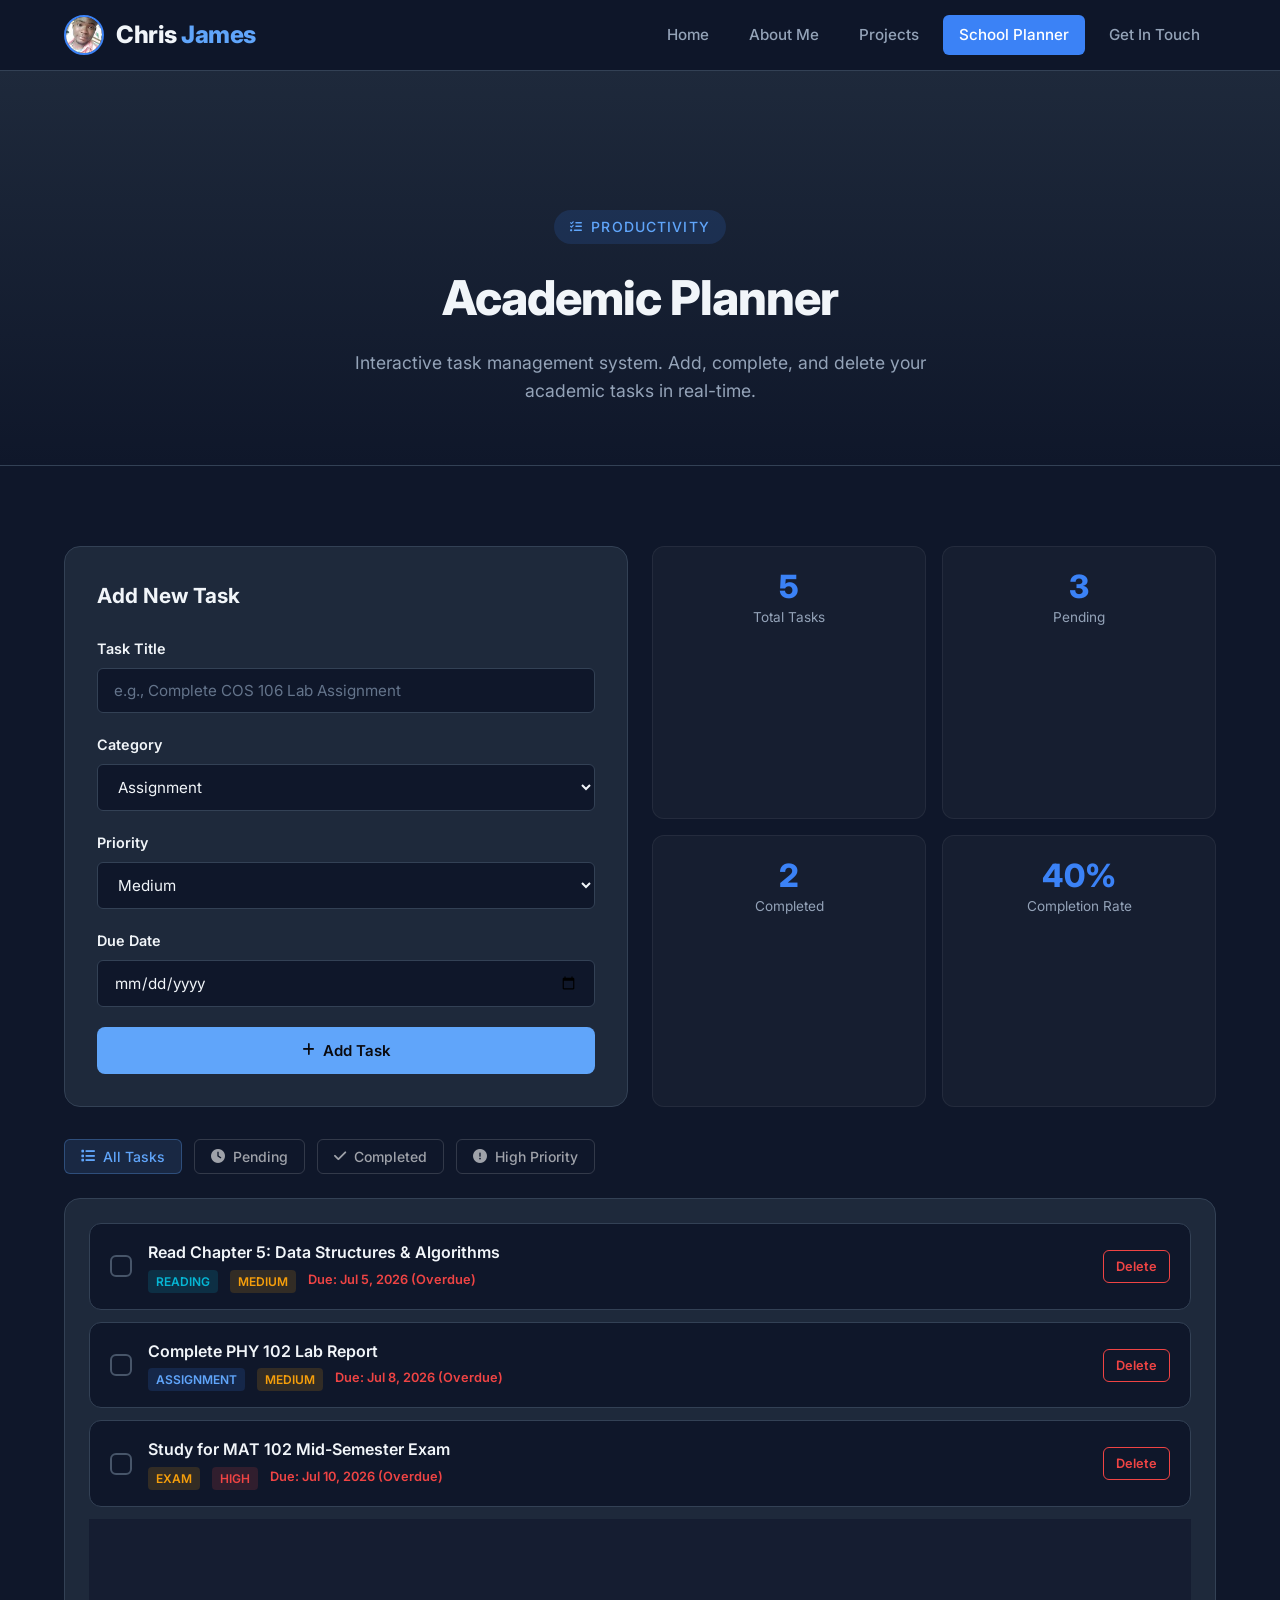
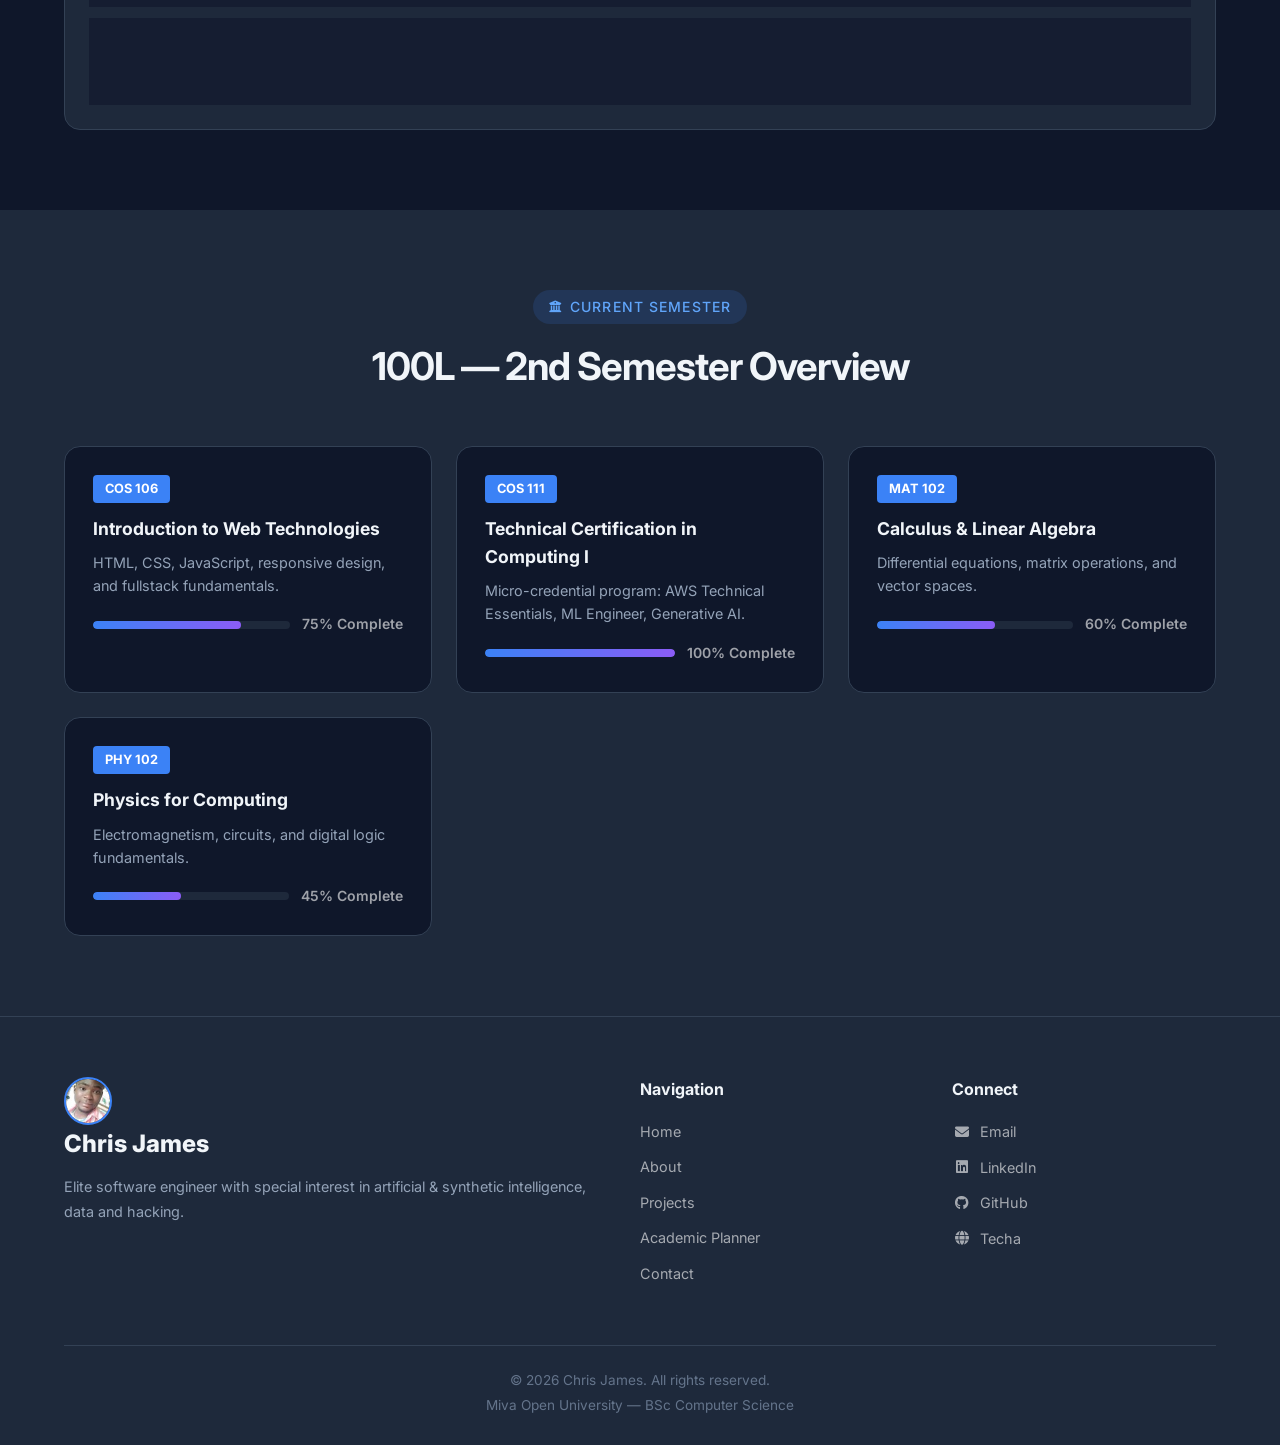
==== academic.html @ 39017139 "improved the contacts and performance page" ====
<!DOCTYPE html>
<html lang="en">
<head>
    <meta charset="UTF-8">
    <meta name="viewport" content="width=device-width, initial-scale=1.0">
    <meta name="description" content="Interactive Academic Planner - manage tasks, track progress, and organize your academic life.">
    <title>Academic Planner &bull; Christopher James</title>
    <link rel="icon" href="assets/images/me/edidem.webp">
    <link rel="stylesheet" href="assets/css/style.css">
    <link rel="preconnect" href="https://fonts.googleapis.com">
    <link href="https://fonts.googleapis.com/css2?family=Inter:wght@300;400;500;600;700;800&display=swap" rel="stylesheet">
    <link rel="stylesheet" href="https://cdnjs.cloudflare.com/ajax/libs/font-awesome/6.5.1/css/all.min.css">
    <style>
        .welcome-icon, .aspiration-icon, .hobby-icon, .empty-icon {
            width: 56px; height: 56px; border-radius: 12px;
            background: linear-gradient(135deg, rgba(96,165,250,0.15), rgba(96,165,250,0.05));
            border: 1px solid rgba(96,165,250,0.2);
            display: flex; align-items: center; justify-content: center;
            font-size: 1.5rem; color: #60a5fa; margin-bottom: 1.25rem;
            transition: all 0.3s ease;
        }
        .hobby-card:hover .hobby-icon, .empty-state:hover .empty-icon {
            background: linear-gradient(135deg, rgba(96,165,250,0.25), rgba(96,165,250,0.1));
            transform: translateY(-2px);
            box-shadow: 0 8px 24px rgba(96,165,250,0.15);
        }
        .section-tag {
            display: inline-flex; align-items: center; gap: 0.5rem;
            font-size: 0.875rem; font-weight: 500; color: #60a5fa;
            text-transform: uppercase; letter-spacing: 0.08em;
            margin-bottom: 0.75rem;
        }
        .section-tag i { font-size: 0.75rem; }
        .page-tag {
            display: inline-flex; align-items: center; gap: 0.5rem;
            font-size: 0.875rem; font-weight: 500; color: #60a5fa;
            text-transform: uppercase; letter-spacing: 0.08em;
        }
        .page-tag i { font-size: 0.75rem; }
        .btn {
            display: inline-flex; align-items: center; gap: 0.5rem;
            padding: 0.875rem 1.75rem; border-radius: 8px;
            font-weight: 600; font-size: 0.9375rem;
            text-decoration: none; transition: all 0.25s ease;
            cursor: pointer; border: none;
        }
        .btn i {
            font-size: 0.875rem; transition: transform 0.2s ease;
        }
        .btn:hover i { transform: translateX(3px); }
        .btn-primary {
            background: #60a5fa; color: #0a0a0f;
        }
        .btn-primary:hover {
            background: #3b82f6; transform: translateY(-1px);
            box-shadow: 0 8px 24px rgba(96,165,250,0.25);
        }
        .btn-full { width: 100%; justify-content: center; }
        .footer-links a {
            display: inline-flex; align-items: center; gap: 0.5rem;
            color: rgba(255,255,255,0.6); text-decoration: none;
            transition: color 0.2s ease;
        }
        .footer-links a:hover { color: #60a5fa; }
        .footer-links a i { font-size: 0.875rem; width: 1.25rem; text-align: center; }
        .filter-btn {
            display: inline-flex; align-items: center; gap: 0.5rem;
            padding: 0.5rem 1rem; border-radius: 6px;
            font-weight: 500; font-size: 0.875rem;
            background: transparent; color: rgba(255,255,255,0.6);
            border: 1px solid rgba(255,255,255,0.15);
            cursor: pointer; transition: all 0.2s ease;
        }
        .filter-btn:hover, .filter-btn.active {
            background: rgba(96,165,250,0.12); color: #60a5fa;
            border-color: rgba(96,165,250,0.3);
        }
        .stat-card {
            text-align: center; padding: 1.5rem;
            border-radius: 12px;
            background: rgba(255,255,255,0.03);
            border: 1px solid rgba(255,255,255,0.06);
        }
        .stat-number {
            font-size: 2rem; font-weight: 800; color: #60a5fa;
            line-height: 1; display: block;
        }
        .stat-label {
            font-size: 0.875rem; color: rgba(255,255,255,0.6);
            margin-top: 0.5rem; display: block;
        }
        .course-progress span {
            display: inline-flex; align-items: center; gap: 0.35rem;
            font-size: 0.875rem; color: rgba(255,255,255,0.6);
        }
    </style>
<base target="_blank">
</head>
<body>
    <!-- Navigation -->
    <nav class="navbar" id="navbar">
        <div class="nav-container">
            <a href="index.html" class="nav-brand">
                <img src="assets/images/avatar-nav.jpg" alt="Christopher James" class="nav-avatar">
                <span class="nav-logo">Chris <span style="color: #60a5fa;">James</span></span>
            </a>
            <button class="nav-toggle" id="navToggle" aria-label="Toggle navigation">
                <span class="hamburger"></span>
                <span class="hamburger"></span>
                <span class="hamburger"></span>
            </button>
            <ul class="nav-menu" id="navMenu">
                <li><a href="index.html" class="nav-link">Home</a></li>
                <li><a href="about.html" class="nav-link">About Me</a></li>
                <li><a href="projects.html" class="nav-link">Projects</a></li>
                <li><a href="academic.html" class="nav-link active">School Planner</a></li>
                <li><a href="contact.html" class="nav-link">Get In Touch</a></li>
            </ul>
        </div>
    </nav>

    <main class="page-content">
        <section class="page-header">
            <div class="container">
                <span class="page-tag"><i class="fas fa-tasks"></i> Productivity</span>
                <h1 class="page-title">Academic Planner</h1>
                <p class="page-desc">Interactive task management system. Add, complete, and delete your academic tasks in real-time.</p>
            </div>
        </section>

        <section class="section">
            <div class="container">
                <div class="planner-layout">
                    <!-- Task Input -->
                    <div class="planner-input-card">
                        <h2>Add New Task</h2>
                        <form id="taskForm" class="task-form">
                            <div class="form-group">
                                <label for="taskTitle">Task Title</label>
                                <input type="text" id="taskTitle" placeholder="e.g., Complete COS 106 Lab Assignment" required>
                            </div>
                            <div class="form-group">
                                <label for="taskCategory">Category</label>
                                <select id="taskCategory">
                                    <option value="assignment">Assignment</option>
                                    <option value="exam">Exam Preparation</option>
                                    <option value="project">Project Work</option>
                                    <option value="reading">Reading & Research</option>
                                    <option value="certification">Certification</option>
                                    <option value="other">Other</option>
                                </select>
                            </div>
                            <div class="form-group">
                                <label for="taskPriority">Priority</label>
                                <select id="taskPriority">
                                    <option value="high">High</option>
                                    <option value="medium" selected>Medium</option>
                                    <option value="low">Low</option>
                                </select>
                            </div>
                            <div class="form-group">
                                <label for="taskDue">Due Date</label>
                                <input type="date" id="taskDue" required>
                            </div>
                            <button type="submit" class="btn btn-primary btn-full"><i class="fas fa-plus"></i> Add Task</button>
                        </form>
                    </div>

                    <!-- Task Stats -->
                    <div class="planner-stats">
                        <div class="stat-card">
                            <span class="stat-number" id="totalTasks">0</span>
                            <span class="stat-label">Total Tasks</span>
                        </div>
                        <div class="stat-card">
                            <span class="stat-number" id="pendingTasks">0</span>
                            <span class="stat-label">Pending</span>
                        </div>
                        <div class="stat-card">
                            <span class="stat-number" id="completedTasks">0</span>
                            <span class="stat-label">Completed</span>
                        </div>
                        <div class="stat-card">
                            <span class="stat-number" id="completionRate">0%</span>
                            <span class="stat-label">Completion Rate</span>
                        </div>
                    </div>
                </div>

                <!-- Filter Tabs -->
                <div class="planner-filters">
                    <button class="filter-btn active" data-filter="all"><i class="fas fa-list"></i> All Tasks</button>
                    <button class="filter-btn" data-filter="pending"><i class="fas fa-clock"></i> Pending</button>
                    <button class="filter-btn" data-filter="completed"><i class="fas fa-check"></i> Completed</button>
                    <button class="filter-btn" data-filter="high"><i class="fas fa-exclamation-circle"></i> High Priority</button>
                </div>

                <!-- Task List -->
                <div class="task-list-container">
                    <div id="taskList" class="task-list">
                        <!-- Tasks rendered by JavaScript -->
                    </div>
                    <div id="emptyState" class="empty-state">
                        <div class="empty-icon"><i class="fas fa-clipboard-list"></i></div>
                        <h3>No tasks yet</h3>
                        <p>Add your first academic task above to get started.</p>
                    </div>
                </div>
            </div>
        </section>

        <!-- Sample Data Section -->
        <section class="section section-alt">
            <div class="container">
                <div class="section-header">
                    <span class="section-tag"><i class="fas fa-university"></i> Current Semester</span>
                    <h2 class="section-title">100L — 2nd Semester Overview</h2>
                </div>
                <div class="semester-grid">
                    <div class="course-card">
                        <div class="course-code">COS 106</div>
                        <h3>Introduction to Web Technologies</h3>
                        <p>HTML, CSS, JavaScript, responsive design, and fullstack fundamentals.</p>
                        <div class="course-progress">
                            <div class="progress-bar">
                                <div class="progress-fill" style="width: 75%"></div>
                            </div>
                            <span>75% Complete</span>
                        </div>
                    </div>
                    <div class="course-card">
                        <div class="course-code">COS 111</div>
                        <h3>Technical Certification in Computing I</h3>
                        <p>Micro-credential program: AWS Technical Essentials, ML Engineer, Generative AI.</p>
                        <div class="course-progress">
                            <div class="progress-bar">
                                <div class="progress-fill" style="width: 100%"></div>
                            </div>
                            <span>100% Complete</span>
                        </div>
                    </div>
                    <div class="course-card">
                        <div class="course-code">MAT 102</div>
                        <h3>Calculus & Linear Algebra</h3>
                        <p>Differential equations, matrix operations, and vector spaces.</p>
                        <div class="course-progress">
                            <div class="progress-bar">
                                <div class="progress-fill" style="width: 60%"></div>
                            </div>
                            <span>60% Complete</span>
                        </div>
                    </div>
                    <div class="course-card">
                        <div class="course-code">PHY 102</div>
                        <h3>Physics for Computing</h3>
                        <p>Electromagnetism, circuits, and digital logic fundamentals.</p>
                        <div class="course-progress">
                            <div class="progress-bar">
                                <div class="progress-fill" style="width: 45%"></div>
                            </div>
                            <span>45% Complete</span>
                        </div>
                    </div>
                </div>
            </div>
        </section>
    </main>

        <!-- Footer -->
    <footer class="footer">
        <div class="container">
            <div class="footer-grid">
                <div class="footer-brand">
                    <a href="index.html" class="footer-logo-link">
                        <div class="footer-avatar-wrapper">
                            <img src="assets/images/avatar-nav.jpg" alt="Christopher James" class="footer-avatar">
                        </div>
                        <div class="footer-logo-text"> 
                            <span class="footer-logo">Chris James</span>
                        </div>
                    </a>
                    <p>Elite software engineer with special interest in artificial & synthetic intelligence, data and hacking.</p>
                </div>
                <div class="footer-links">
                    <h4>Navigation</h4>
                    <ul>
                        <li><a href="index.html">Home</a></li>
                        <li><a href="about.html">About</a></li>
                        <li><a href="projects.html">Projects</a></li>
                        <li><a href="academic.html">Academic Planner</a></li>
                        <li><a href="contact.html">Contact</a></li>
                    </ul>
                </div>
                <div class="footer-links">
                    <h4>Connect</h4>
                    <ul>
                        <li><a href="mailto:chrisjsmez@gmail.com"><i class="fas fa-envelope"></i> Email</a></li>
                        <li><a href="https://www.linkedin.com/in/chrisjsm/" target="_blank"><i class="fab fa-linkedin"></i> LinkedIn</a></li>
                        <li><a href="https://github.com/russiantech" target="_blank"><i class="fab fa-github"></i> GitHub</a></li>
                        <li><a href="https://techa.salesnet.ng" target="_blank"><i class="fas fa-globe"></i> Techa</a></li>
                    </ul>
                </div>
            </div>
            <div class="footer-bottom">
                <p>&copy; 2026 Chris James. All rights reserved.</p>
                <p>Miva Open University — BSc Computer Science</p>
            </div>
        </div>
    </footer>

    <script src="assets/js/main.js"></script>
    <script src="assets/js/planner.js"></script>
</body>
</html>
---- assets/css/style.css ----
/* ============================================
   CHRISTOPHER JAMES PORTFOLIO
   COS 106 - Introduction to Web Technologies
   Miva Open University
   ============================================ */

/* CSS Variables */
/*
:root {
    --primary: #5826ee;
    --primary-dark: #3f1bb3;
    --primary-light: #60a5fa;
    --secondary: #8b5cf6;
    --accent: #06b6d4;
    --success: #10b981;
    --warning: #f59e0b;
    --danger: #ef4444;

    --bg-dark: #0f172a;
    --bg-card: #1e293b;
    --bg-card-hover: #334155;
    --bg-input: #0f172a;

    --text-primary: #f1f5f9;
    --text-secondary: #94a3b8;
    --text-muted: #64748b;
    --text-inverse: #0f172a;

    --border: #334155;
    --border-light: #475569;

    --shadow-sm: 0 1px 2px rgba(0,0,0,0.3);
    --shadow: 0 4px 6px -1px rgba(0,0,0,0.4);
    --shadow-lg: 0 10px 15px -3px rgba(0,0,0,0.5);
    --shadow-glow: 0 0 20px rgba(59,130,246,0.3);

    --radius-sm: 6px;
    --radius: 12px;
    --radius-lg: 16px;
    --radius-xl: 24px;

    --transition: all 0.3s cubic-bezier(0.4, 0, 0.2, 1);
    --transition-slow: all 0.5s cubic-bezier(0.4, 0, 0.2, 1);
}
*/

/* v2 */

/* CSS Variables */
:root {
    --primary: #3b82f6;
    --primary-dark: #2563eb;
    --primary-light: #60a5fa;
    --secondary: #8b5cf6;
    --accent: #06b6d4;
    --success: #10b981;
    --warning: #f59e0b;
    --danger: #ef4444;

    --bg-dark: #0f172a;
    --bg-card: #1e293b;
    --bg-card-hover: #334155;
    --bg-input: #0f172a;

    --text-primary: #f1f5f9;
    --text-secondary: #94a3b8;
    --text-muted: #64748b;
    --text-inverse: #0f172a;

    --border: #334155;
    --border-light: #475569;

    --shadow-sm: 0 1px 2px rgba(0,0,0,0.3);
    --shadow: 0 4px 6px -1px rgba(0,0,0,0.4);
    --shadow-lg: 0 10px 15px -3px rgba(0,0,0,0.5);
    --shadow-glow: 0 0 20px rgba(59,130,246,0.3);

    --radius-sm: 6px;
    --radius: 12px;
    --radius-lg: 16px;
    --radius-xl: 24px;

    --transition: all 0.3s cubic-bezier(0.4, 0, 0.2, 1);
    --transition-slow: all 0.5s cubic-bezier(0.4, 0, 0.2, 1);
}

/* Reset & Base */
*, *::before, *::after {
    margin: 0;
    padding: 0;
    box-sizing: border-box;
}

html {
    scroll-behavior: smooth;
    font-size: 16px;
}

body {
    font-family: 'Inter', -apple-system, BlinkMacSystemFont, 'Segoe UI', Roboto, sans-serif;
    background-color: var(--bg-dark);
    color: var(--text-primary);
    line-height: 1.6;
    overflow-x: hidden;
    -webkit-font-smoothing: antialiased;
}

a {
    color: var(--primary-light);
    text-decoration: none;
    transition: var(--transition);
}

a:hover {
    color: var(--primary);
}

img {
    max-width: 100%;
    height: auto;
    display: block;
}

/* Container */
.container {
    max-width: 1200px;
    margin: 0 auto;
    padding: 0 24px;
}

/* ============================================
   NAVIGATION
   ============================================ */
.navbar {
    position: fixed;
    top: 0;
    left: 0;
    right: 0;
    z-index: 1000;
    background: rgba(15, 23, 42, 0.85);
    backdrop-filter: blur(20px);
    -webkit-backdrop-filter: blur(20px);
    border-bottom: 1px solid var(--border);
    transition: var(--transition);
}

.nav-container {
    max-width: 1200px;
    margin: 0 auto;
    padding: 0 24px;
    display: flex;
    align-items: center;
    justify-content: space-between;
    height: 70px;
}

.nav-logo {
    font-size: 1.5rem;
    font-weight: 800;
    color: var(--text-primary);
    letter-spacing: -0.5px;

    
}

.nav-brand { display: flex; align-items: center; gap: 12px; }
.nav-avatar { width: 40px; height: 40px; border-radius: 50%; border: 2px solid var(--primary); object-fit: cover; }


.logo-bracket {
    color: var(--primary);
}

.nav-menu {
    display: flex;
    list-style: none;
    gap: 8px;
}

.nav-link {
    display: block;
    padding: 8px 16px;
    border-radius: var(--radius-sm);
    color: var(--text-secondary);
    font-weight: 500;
    font-size: 0.95rem;
    transition: var(--transition);
}

.nav-link:hover,
.nav-link.active {
    color: var(--text-primary);
    background: var(--bg-card);
}

.nav-link.active {
    background: var(--primary);
    color: white;
}

/* Mobile Toggle */
.nav-toggle {
    display: none;
    flex-direction: column;
    gap: 5px;
    background: none;
    border: none;
    cursor: pointer;
    padding: 8px;
}

.hamburger {
    display: block;
    width: 24px;
    height: 2px;
    background: var(--text-primary);
    border-radius: 2px;
    transition: var(--transition);
}

/* ============================================
   HERO SECTION
   ============================================ */
.hero {
    position: relative;
    min-height: 100vh;
    display: flex;
    flex-direction: column;
    align-items: center;
    justify-content: center;
    text-align: center;
    padding: 120px 24px 80px;
    overflow: hidden;
}

.hero-bg {
    position: absolute;
    inset: 0;
    z-index: 0;
}

.hero-bg-img {
    width: 100%;
    height: 100%;
    object-fit: cover;
    opacity: 0.3;
}

.hero-overlay {
    position: absolute;
    inset: 0;
    background: linear-gradient(180deg, rgba(15,23,42,0.6) 0%, var(--bg-dark) 100%);
}

.hero-content {
    position: relative;
    z-index: 1;
    max-width: 800px;
}

.hero-avatar {
    margin-bottom: 24px;
}

.avatar-img {
    width: 160px;
    height: 160px;
    border-radius: 50%;
    border: 3px solid var(--primary);
    box-shadow: var(--shadow-glow);
    margin: 0 auto;
    object-fit: cover;
}

.hero-title {
    font-size: clamp(2.5rem, 5vw, 4rem);
    font-weight: 800;
    letter-spacing: -2px;
    margin-bottom: 12px;
    background: linear-gradient(135deg, var(--text-primary) 0%, var(--primary-light) 100%);
    -webkit-background-clip: text;
    -webkit-text-fill-color: transparent;
    background-clip: text;
}

.hero-subtitle {
    font-size: 1.1rem;
    color: var(--text-secondary);
    margin-bottom: 8px;
    font-weight: 500;
}

.hero-tagline {
    font-size: 1rem;
    color: var(--primary-light);
    margin-bottom: 32px;
    font-weight: 500;
}

.hero-cta {
    display: flex;
    gap: 16px;
    justify-content: center;
    margin-bottom: 48px;
    flex-wrap: wrap;
}

.hero-stats {
    display: flex;
    justify-content: center;
    gap: 48px;
    flex-wrap: wrap;
}

.stat {
    text-align: center;
}

.stat-number {
    display: block;
    font-size: 2.5rem;
    font-weight: 800;
    color: var(--primary);
    line-height: 1;
}

.stat-label {
    font-size: 0.85rem;
    color: var(--text-secondary);
    margin-top: 4px;
}

.scroll-indicator {
    position: absolute;
    bottom: 32px;
    left: 50%;
    transform: translateX(-50%);
    animation: bounce 2s infinite;
}

.scroll-arrow {
    font-size: 1.5rem;
    color: var(--text-muted);
}

@keyframes bounce {
    0%, 20%, 50%, 80%, 100% { transform: translateX(-50%) translateY(0); }
    40% { transform: translateX(-50%) translateY(-10px); }
    60% { transform: translateX(-50%) translateY(-5px); }
}

/* ============================================
   BUTTONS
   ============================================ */
.btn {
    display: inline-flex;
    align-items: center;
    justify-content: center;
    padding: 12px 28px;
    border-radius: var(--radius);
    font-weight: 600;
    font-size: 0.95rem;
    cursor: pointer;
    transition: var(--transition);
    border: 2px solid transparent;
    font-family: inherit;
}

.btn-primary {
    background: var(--primary);
    color: white;
    border-color: var(--primary);
}

.btn-primary:hover {
    background: var(--primary-dark);
    border-color: var(--primary-dark);
    transform: translateY(-2px);
    box-shadow: var(--shadow-glow);
}

.btn-outline {
    background: transparent;
    color: var(--text-primary);
    border-color: var(--border-light);
}

.btn-outline:hover {
    background: var(--bg-card);
    border-color: var(--primary);
    color: var(--primary-light);
}

.btn-secondary {
    background: var(--bg-card);
    color: var(--text-primary);
    border-color: var(--border);
}

.btn-secondary:hover {
    background: var(--bg-card-hover);
    border-color: var(--primary);
}

.btn-full {
    width: 100%;
}

/* ============================================
   SECTIONS
   ============================================ */
.section {
    padding: 80px 0;
}

.section-alt {
    background: var(--bg-card);
}

.section-header {
    text-align: center;
    margin-bottom: 48px;
}

.section-tag {
    display: inline-block;
    padding: 6px 16px;
    background: rgba(59, 130, 246, 0.15);
    color: var(--primary-light);
    border-radius: 100px;
    font-size: 0.85rem;
    font-weight: 600;
    text-transform: uppercase;
    letter-spacing: 1px;
    margin-bottom: 16px;
}

.section-title {
    font-size: clamp(1.8rem, 3vw, 2.5rem);
    font-weight: 700;
    margin-bottom: 12px;
    letter-spacing: -1px;
}

.section-desc {
    color: var(--text-secondary);
    max-width: 600px;
    margin: 0 auto;
}

/* Page Header */
.page-header {
    padding: 140px 0 60px;
    text-align: center;
    background: linear-gradient(180deg, var(--bg-card) 0%, var(--bg-dark) 100%);
    border-bottom: 1px solid var(--border);
}

.page-tag {
    display: inline-block;
    padding: 6px 16px;
    background: rgba(59, 130, 246, 0.15);
    color: var(--primary-light);
    border-radius: 100px;
    font-size: 0.85rem;
    font-weight: 600;
    text-transform: uppercase;
    letter-spacing: 1px;
    margin-bottom: 16px;
}

.page-title {
    font-size: clamp(2rem, 4vw, 3rem);
    font-weight: 800;
    margin-bottom: 12px;
    letter-spacing: -1px;
}

.page-desc {
    color: var(--text-secondary);
    max-width: 600px;
    margin: 0 auto;
    font-size: 1.1rem;
}

.page-content {
    padding-top: 70px;
}

/* ============================================
   WELCOME CARDS
   ============================================ */
.welcome-grid {
    display: grid;
    grid-template-columns: repeat(auto-fit, minmax(300px, 1fr));
    gap: 24px;
}

.welcome-card {
    background: var(--bg-card);
    border: 1px solid var(--border);
    border-radius: var(--radius-lg);
    padding: 32px;
    transition: var(--transition);
}

.welcome-card:hover {
    transform: translateY(-4px);
    border-color: var(--primary);
    box-shadow: var(--shadow-lg);
}

.welcome-icon {
    font-size: 2.5rem;
    margin-bottom: 16px;
}

.welcome-card h3 {
    font-size: 1.25rem;
    margin-bottom: 12px;
    color: var(--text-primary);
}

.welcome-card p {
    color: var(--text-secondary);
    font-size: 0.95rem;
    line-height: 1.7;
}

/* ============================================
   CERTIFICATIONS
   ============================================ */
.certs-grid {
    display: grid;
    grid-template-columns: repeat(auto-fit, minmax(300px, 1fr));
    gap: 24px;
    margin-bottom: 32px;
}

.cert-card {
    background: var(--bg-card);
    border: 1px solid var(--border);
    border-radius: var(--radius-lg);
    padding: 28px;
    transition: var(--transition);
    position: relative;
    overflow: hidden;
}

.cert-card::before {
    content: '';
    position: absolute;
    top: 0;
    left: 0;
    right: 0;
    height: 3px;
    background: linear-gradient(90deg, var(--primary), var(--secondary));
}

.cert-card:hover {
    transform: translateY(-4px);
    border-color: var(--primary);
    box-shadow: var(--shadow-lg);
}

.cert-badge {
    display: inline-block;
    padding: 4px 12px;
    background: var(--primary);
    color: white;
    border-radius: 4px;
    font-size: 0.75rem;
    font-weight: 700;
    text-transform: uppercase;
    letter-spacing: 1px;
    margin-bottom: 16px;
}

.cert-card h3 {
    font-size: 1.2rem;
    margin-bottom: 12px;
}

.cert-card p {
    color: var(--text-secondary);
    font-size: 0.9rem;
    line-height: 1.6;
    margin-bottom: 16px;
}

.cert-date {
    font-size: 0.85rem;
    color: var(--text-muted);
}

.certs-cta {
    text-align: center;
}

/* Cert Detail Cards (About Page) */
.certs-detail {
    display: flex;
    flex-direction: column;
    gap: 24px;
}

.cert-detail-card {
    background: var(--bg-card);
    border: 1px solid var(--border);
    border-radius: var(--radius-lg);
    overflow: hidden;
    transition: var(--transition);
}

.cert-detail-card:hover {
    border-color: var(--primary);
}

.cert-header {
    display: flex;
    align-items: center;
    gap: 20px;
    padding: 24px 28px;
    border-bottom: 1px solid var(--border);
}

.cert-logo {
    width: 56px;
    height: 56px;
    background: linear-gradient(135deg, var(--primary), var(--secondary));
    border-radius: var(--radius);
    display: flex;
    align-items: center;
    justify-content: center;
    font-weight: 800;
    font-size: 0.85rem;
    color: white;
    flex-shrink: 0;
}

.cert-meta h3 {
    font-size: 1.2rem;
    margin-bottom: 4px;
}

.cert-provider {
    color: var(--text-secondary);
    font-size: 0.9rem;
}

.cert-body {
    padding: 24px 28px;
}

.cert-body p {
    color: var(--text-secondary);
    line-height: 1.7;
    margin-bottom: 16px;
}

.cert-skills {
    display: flex;
    flex-wrap: wrap;
    gap: 8px;
}

.cert-skills span {
    padding: 4px 12px;
    background: rgba(59, 130, 246, 0.1);
    color: var(--primary-light);
    border-radius: 100px;
    font-size: 0.8rem;
    font-weight: 500;
}

.cert-footer {
    display: flex;
    justify-content: space-between;
    align-items: center;
    padding: 16px 28px;
    background: rgba(0,0,0,0.2);
    border-top: 1px solid var(--border);
}

.cert-status {
    color: var(--success);
    font-weight: 600;
    font-size: 0.9rem;
}

/* ============================================
   PROJECTS
   ============================================ */
.projects-grid {
    display: grid;
    grid-template-columns: repeat(auto-fit, minmax(340px, 1fr));
    gap: 28px;
    margin-bottom: 32px;
}

.project-card {
    background: var(--bg-card);
    border: 1px solid var(--border);
    border-radius: var(--radius-lg);
    overflow: hidden;
    transition: var(--transition);
}

.project-card:hover {
    transform: translateY(-6px);
    border-color: var(--primary);
    box-shadow: var(--shadow-lg);
}

.project-image {
    position: relative;
    overflow: hidden;
    aspect-ratio: 16/10;
}

.project-image img {
    width: 100%;
    height: 100%;
    object-fit: cover;
    transition: var(--transition-slow);
}

.project-card:hover .project-image img {
    transform: scale(1.05);
}

.project-overlay {
    position: absolute;
    inset: 0;
    background: rgba(15, 23, 42, 0.8);
    display: flex;
    align-items: center;
    justify-content: center;
    opacity: 0;
    transition: var(--transition);
}

.project-card:hover .project-overlay {
    opacity: 1;
}

.project-link {
    padding: 10px 24px;
    background: var(--primary);
    color: white;
    border-radius: var(--radius);
    font-weight: 600;
    font-size: 0.9rem;
}

.project-link:hover {
    background: var(--primary-dark);
    color: white;
}

.project-info {
    padding: 24px;
}

.project-info h3 {
    font-size: 1.2rem;
    margin-bottom: 10px;
}

.project-info p {
    color: var(--text-secondary);
    font-size: 0.9rem;
    line-height: 1.6;
    margin-bottom: 16px;
}

.project-tags {
    display: flex;
    flex-wrap: wrap;
    gap: 8px;
}

.project-tags span {
    padding: 4px 10px;
    background: rgba(59, 130, 246, 0.1);
    color: var(--primary-light);
    border-radius: 4px;
    font-size: 0.75rem;
    font-weight: 600;
}

.projects-cta {
    text-align: center;
}

/* Full Project Cards (Projects Page) */
.projects-full-grid {
    display: flex;
    flex-direction: column;
    gap: 40px;
}

.project-full-card {
    background: var(--bg-card);
    border: 1px solid var(--border);
    border-radius: var(--radius-lg);
    overflow: hidden;
    transition: var(--transition);
}

.project-full-card:hover {
    border-color: var(--primary);
}

.project-full-image {
    position: relative;
    overflow: hidden;
    aspect-ratio: 21/9;
}

.project-full-image img {
    width: 100%;
    height: 100%;
    object-fit: cover;
}

.project-full-overlay {
    position: absolute;
    inset: 0;
    background: rgba(15, 23, 42, 0.7);
    display: flex;
    align-items: center;
    justify-content: center;
    gap: 16px;
    opacity: 0;
    transition: var(--transition);
}

.project-full-card:hover .project-full-overlay {
    opacity: 1;
}

.project-link-btn {
    padding: 12px 28px;
    background: var(--primary);
    color: white;
    border-radius: var(--radius);
    font-weight: 600;
    transition: var(--transition);
}

.project-link-btn:hover {
    background: var(--primary-dark);
    color: white;
    transform: translateY(-2px);
}

.project-link-btn.secondary {
    background: transparent;
    border: 2px solid var(--primary);
}

.project-link-btn.disabled {
    background: var(--bg-card-hover);
    color: var(--text-muted);
    cursor: default;
}

.project-full-content {
    padding: 32px;
}

.project-header {
    display: flex;
    justify-content: space-between;
    align-items: center;
    flex-wrap: wrap;
    gap: 8px;
    margin-bottom: 16px;
}

.project-header h2 {
    font-size: 1.5rem;
}

.project-role {
    color: var(--primary-light);
    font-weight: 600;
    font-size: 0.9rem;
}

.project-desc {
    color: var(--text-secondary);
    line-height: 1.7;
    margin-bottom: 24px;
}

.project-features {
    margin-bottom: 24px;
}

.project-features h4 {
    font-size: 1rem;
    margin-bottom: 12px;
    color: var(--text-primary);
}

.project-features ul {
    list-style: none;
    padding: 0;
}

.project-features li {
    padding: 6px 0;
    padding-left: 24px;
    position: relative;
    color: var(--text-secondary);
    font-size: 0.95rem;
}

.project-features li::before {
    content: '→';
    position: absolute;
    left: 0;
    color: var(--primary);
    font-weight: 700;
}

.project-tech {
    display: flex;
    flex-wrap: wrap;
    gap: 8px;
}

.tech-tag {
    padding: 6px 14px;
    background: rgba(59, 130, 246, 0.1);
    color: var(--primary-light);
    border-radius: 100px;
    font-size: 0.8rem;
    font-weight: 600;
}

/* ============================================
   ABOUT PAGE
   ============================================ */
.about-grid {
    display: grid;
    grid-template-columns: 1fr 2fr;
    gap: 48px;
    align-items: start;
}

.about-image {
    position: relative;
}

.about-img {
    width: 100%;
    border-radius: var(--radius-lg);
    border: 2px solid var(--border);
}

.about-image-accent {
    position: absolute;
    bottom: -16px;
    right: -16px;
    width: 80px;
    height: 80px;
    background: linear-gradient(135deg, var(--primary), var(--secondary));
    border-radius: var(--radius);
    z-index: -1;
}

.about-content h2 {
    font-size: 2rem;
    margin-bottom: 8px;
}

.about-role {
    color: var(--primary-light);
    font-weight: 600;
    margin-bottom: 20px;
    display: block;
}

.about-text {
    color: var(--text-secondary);
    line-height: 1.8;
    margin-bottom: 16px;
}

.about-info {
    display: grid;
    grid-template-columns: repeat(2, 1fr);
    gap: 16px;
    margin-top: 24px;
    padding-top: 24px;
    border-top: 1px solid var(--border);
}

.info-item {
    display: flex;
    flex-direction: column;
    gap: 4px;
}

.info-label {
    font-size: 0.8rem;
    color: var(--text-muted);
    text-transform: uppercase;
    letter-spacing: 1px;
}

.info-value {
    font-weight: 600;
    color: var(--text-primary);
}

/* Timeline */
.timeline {
    position: relative;
    padding-left: 32px;
}

.timeline::before {
    content: '';
    position: absolute;
    left: 8px;
    top: 0;
    bottom: 0;
    width: 2px;
    background: var(--border);
}

.timeline-item {
    position: relative;
    padding-bottom: 32px;
}

.timeline-marker {
    position: absolute;
    left: -28px;
    top: 4px;
    width: 16px;
    height: 16px;
    background: var(--primary);
    border-radius: 50%;
    border: 3px solid var(--bg-dark);
    box-shadow: 0 0 0 3px var(--primary);
}

.timeline-content {
    background: var(--bg-dark);
    border: 1px solid var(--border);
    border-radius: var(--radius);
    padding: 24px;
}

.timeline-date {
    display: inline-block;
    padding: 4px 12px;
    background: rgba(59, 130, 246, 0.1);
    color: var(--primary-light);
    border-radius: 4px;
    font-size: 0.8rem;
    font-weight: 600;
    margin-bottom: 12px;
}

.timeline-content h3 {
    font-size: 1.2rem;
    margin-bottom: 4px;
}

.timeline-org {
    color: var(--primary-light);
    font-weight: 600;
    font-size: 0.9rem;
    margin-bottom: 12px;
}

.timeline-content p {
    color: var(--text-secondary);
    font-size: 0.95rem;
    line-height: 1.7;
}

/* Aspirations */
.aspirations-grid {
    display: grid;
    grid-template-columns: repeat(auto-fit, minmax(260px, 1fr));
    gap: 24px;
}

.aspiration-card {
    background: var(--bg-dark);
    border: 1px solid var(--border);
    border-radius: var(--radius-lg);
    padding: 28px;
    transition: var(--transition);
}

.aspiration-card:hover {
    border-color: var(--primary);
    transform: translateY(-4px);
}

.aspiration-icon {
    font-size: 2rem;
    margin-bottom: 16px;
}

.aspiration-card h3 {
    font-size: 1.1rem;
    margin-bottom: 12px;
}

.aspiration-card p {
    color: var(--text-secondary);
    font-size: 0.9rem;
    line-height: 1.7;
}

/* Skills */
.skills-container {
    display: flex;
    flex-direction: column;
    gap: 24px;
}

.skill-category {
    background: var(--bg-dark);
    border: 1px solid var(--border);
    border-radius: var(--radius);
    padding: 24px;
}

.skill-category h3 {
    font-size: 1rem;
    margin-bottom: 16px;
    color: var(--primary-light);
}

.skill-tags {
    display: flex;
    flex-wrap: wrap;
    gap: 10px;
}

.skill-tag {
    padding: 8px 16px;
    background: rgba(59, 130, 246, 0.1);
    color: var(--text-primary);
    border: 1px solid var(--border-light);
    border-radius: 100px;
    font-size: 0.85rem;
    font-weight: 500;
    transition: var(--transition);
}

.skill-tag:hover {
    background: var(--primary);
    color: white;
    border-color: var(--primary);
    transform: translateY(-2px);
}

/* Hobbies */
.hobbies-grid {
    display: grid;
    grid-template-columns: repeat(auto-fit, minmax(260px, 1fr));
    gap: 24px;
}

.hobby-card {
    background: var(--bg-dark);
    border: 1px solid var(--border);
    border-radius: var(--radius-lg);
    padding: 28px;
    text-align: center;
    transition: var(--transition);
}

.hobby-card:hover {
    border-color: var(--secondary);
    transform: translateY(-4px);
}

.hobby-icon {
    font-size: 2.5rem;
    margin-bottom: 16px;
}

.hobby-card h3 {
    font-size: 1.1rem;
    margin-bottom: 12px;
}

.hobby-card p {
    color: var(--text-secondary);
    font-size: 0.9rem;
    line-height: 1.7;
}

/* ============================================
   ACADEMIC PLANNER
   ============================================ */
.planner-layout {
    display: grid;
    grid-template-columns: 1fr 1fr;
    gap: 24px;
    margin-bottom: 32px;
}

.planner-input-card {
    background: var(--bg-card);
    border: 1px solid var(--border);
    border-radius: var(--radius-lg);
    padding: 32px;
}

.planner-input-card h2 {
    font-size: 1.3rem;
    margin-bottom: 24px;
}

.planner-stats {
    display: grid;
    grid-template-columns: repeat(2, 1fr);
    gap: 16px;
}

.stat-card {
    background: var(--bg-card);
    border: 1px solid var(--border);
    border-radius: var(--radius);
    padding: 24px;
    text-align: center;
    transition: var(--transition);
}

.stat-card:hover {
    border-color: var(--primary);
}

.stat-card .stat-number {
    font-size: 2rem;
    font-weight: 800;
    color: var(--primary);
}

.stat-card .stat-label {
    font-size: 0.85rem;
    color: var(--text-secondary);
    margin-top: 4px;
}

/* Form Elements */
.form-group {
    margin-bottom: 20px;
}

.form-group label {
    display: block;
    font-size: 0.9rem;
    font-weight: 600;
    margin-bottom: 8px;
    color: var(--text-primary);
}

.form-group input,
.form-group select,
.form-group textarea {
    width: 100%;
    padding: 12px 16px;
    background: var(--bg-input);
    border: 1px solid var(--border);
    border-radius: var(--radius-sm);
    color: var(--text-primary);
    font-family: inherit;
    font-size: 0.95rem;
    transition: var(--transition);
}

.form-group input:focus,
.form-group select:focus,
.form-group textarea:focus {
    outline: none;
    border-color: var(--primary);
    box-shadow: 0 0 0 3px rgba(59, 130, 246, 0.15);
}

.form-group input::placeholder,
.form-group textarea::placeholder {
    color: var(--text-muted);
}

/* Planner Filters */
.planner-filters {
    display: flex;
    gap: 12px;
    margin-bottom: 24px;
    flex-wrap: wrap;
}

.filter-btn {
    padding: 8px 20px;
    background: var(--bg-card);
    border: 1px solid var(--border);
    border-radius: 100px;
    color: var(--text-secondary);
    font-weight: 600;
    font-size: 0.85rem;
    cursor: pointer;
    transition: var(--transition);
    font-family: inherit;
}

.filter-btn:hover,
.filter-btn.active {
    background: var(--primary);
    color: white;
    border-color: var(--primary);
}

/* Task List */
.task-list-container {
    background: var(--bg-card);
    border: 1px solid var(--border);
    border-radius: var(--radius-lg);
    padding: 24px;
    min-height: 200px;
}

.task-list {
    display: flex;
    flex-direction: column;
    gap: 12px;
}

.task-item {
    display: flex;
    align-items: center;
    gap: 16px;
    padding: 16px 20px;
    background: var(--bg-dark);
    border: 1px solid var(--border);
    border-radius: var(--radius);
    transition: var(--transition);
}

.task-item:hover {
    border-color: var(--border-light);
}

.task-item.completed {
    opacity: 0.6;
}

.task-item.completed .task-title {
    text-decoration: line-through;
    color: var(--text-muted);
}

.task-checkbox {
    width: 22px;
    height: 22px;
    border: 2px solid var(--border-light);
    border-radius: 6px;
    cursor: pointer;
    display: flex;
    align-items: center;
    justify-content: center;
    transition: var(--transition);
    flex-shrink: 0;
}

.task-checkbox:hover {
    border-color: var(--primary);
}

.task-checkbox.checked {
    background: var(--success);
    border-color: var(--success);
}

.task-checkbox.checked::after {
    content: '✓';
    color: white;
    font-size: 0.8rem;
    font-weight: 700;
}

.task-content {
    flex: 1;
}

.task-title {
    font-weight: 600;
    margin-bottom: 4px;
}

.task-meta {
    display: flex;
    gap: 12px;
    font-size: 0.8rem;
    color: var(--text-muted);
}

.task-category {
    padding: 2px 8px;
    border-radius: 4px;
    font-size: 0.75rem;
    font-weight: 600;
    text-transform: uppercase;
}

.task-category.assignment { background: rgba(59, 130, 246, 0.15); color: var(--primary-light); }
.task-category.exam { background: rgba(245, 158, 11, 0.15); color: var(--warning); }
.task-category.project { background: rgba(139, 92, 246, 0.15); color: var(--secondary); }
.task-category.reading { background: rgba(6, 182, 212, 0.15); color: var(--accent); }
.task-category.certification { background: rgba(16, 185, 129, 0.15); color: var(--success); }
.task-category.other { background: rgba(100, 116, 139, 0.15); color: var(--text-muted); }

.task-priority {
    padding: 2px 8px;
    border-radius: 4px;
    font-size: 0.75rem;
    font-weight: 600;
    text-transform: uppercase;
}

.task-priority.high { background: rgba(239, 68, 68, 0.15); color: var(--danger); }
.task-priority.medium { background: rgba(245, 158, 11, 0.15); color: var(--warning); }
.task-priority.low { background: rgba(16, 185, 129, 0.15); color: var(--success); }

.task-delete {
    padding: 8px 12px;
    background: transparent;
    border: 1px solid var(--danger);
    color: var(--danger);
    border-radius: var(--radius-sm);
    cursor: pointer;
    font-size: 0.8rem;
    font-weight: 600;
    transition: var(--transition);
    font-family: inherit;
}

.task-delete:hover {
    background: var(--danger);
    color: white;
}

/* Empty State */
.empty-state {
    text-align: center;
    padding: 48px 24px;
    display: none;
}

.empty-state.active {
    display: block;
}

.empty-icon {
    font-size: 3rem;
    margin-bottom: 16px;
}

.empty-state h3 {
    color: var(--text-secondary);
    margin-bottom: 8px;
}

.empty-state p {
    color: var(--text-muted);
    font-size: 0.9rem;
}

/* Semester Grid */
.semester-grid {
    display: grid;
    grid-template-columns: repeat(auto-fit, minmax(280px, 1fr));
    gap: 24px;
}

.course-card {
    background: var(--bg-dark);
    border: 1px solid var(--border);
    border-radius: var(--radius-lg);
    padding: 28px;
    transition: var(--transition);
}

.course-card:hover {
    border-color: var(--primary);
}

.course-code {
    display: inline-block;
    padding: 4px 12px;
    background: var(--primary);
    color: white;
    border-radius: 4px;
    font-size: 0.8rem;
    font-weight: 700;
    margin-bottom: 12px;
}

.course-card h3 {
    font-size: 1.1rem;
    margin-bottom: 8px;
}

.course-card p {
    color: var(--text-secondary);
    font-size: 0.9rem;
    margin-bottom: 16px;
}

.course-progress {
    display: flex;
    align-items: center;
    gap: 12px;
}

.progress-bar {
    flex: 1;
    height: 8px;
    background: var(--bg-card);
    border-radius: 100px;
    overflow: hidden;
}

.progress-fill {
    height: 100%;
    background: linear-gradient(90deg, var(--primary), var(--secondary));
    border-radius: 100px;
    transition: width 0.5s ease;
}

.course-progress span {
    font-size: 0.8rem;
    color: var(--text-muted);
    font-weight: 600;
    white-space: nowrap;
}

/* ============================================
   CONTACT PAGE
   ============================================ */
.contact-layout {
    display: grid;
    grid-template-columns: 1fr 1.5fr;
    gap: 32px;
}

.contact-info {
    display: flex;
    flex-direction: column;
    gap: 20px;
}

.info-card {
    background: var(--bg-card);
    border: 1px solid var(--border);
    border-radius: var(--radius-lg);
    padding: 24px;
    transition: var(--transition);
}

.info-card:hover {
    border-color: var(--primary);
    transform: translateX(4px);
}

.info-icon {
    font-size: 1.5rem;
    margin-bottom: 12px;
}

.info-card h3 {
    font-size: 1rem;
    margin-bottom: 8px;
}

.info-card p {
    color: var(--text-secondary);
    font-size: 0.9rem;
}

.info-card a {
    color: var(--primary-light);
    font-weight: 600;
}

.info-note {
    font-size: 0.8rem;
    color: var(--text-muted);
    margin-top: 4px;
}

.contact-form-card {
    background: var(--bg-card);
    border: 1px solid var(--border);
    border-radius: var(--radius-lg);
    padding: 32px;
}

.contact-form-card h2 {
    font-size: 1.3rem;
    margin-bottom: 24px;
}

.required {
    color: var(--danger);
}

.error-message {
    display: none;
    color: var(--danger);
    font-size: 0.85rem;
    margin-top: 6px;
}

.error-message.show {
    display: block;
}

.form-success {
    display: none;
    text-align: center;
    padding: 48px 24px;
}

.form-success.active {
    display: block;
}

.success-icon {
    width: 64px;
    height: 64px;
    background: var(--success);
    color: white;
    border-radius: 50%;
    display: flex;
    align-items: center;
    justify-content: center;
    font-size: 1.5rem;
    font-weight: 700;
    margin: 0 auto 16px;
}

.form-success h3 {
    margin-bottom: 8px;
}

.form-success p {
    color: var(--text-secondary);
}

/* Social Grid */
.social-grid {
    display: grid;
    grid-template-columns: repeat(auto-fit, minmax(200px, 1fr));
    gap: 20px;
}

.social-card {
    background: var(--bg-dark);
    border: 1px solid var(--border);
    border-radius: var(--radius-lg);
    padding: 28px;
    text-align: center;
    transition: var(--transition);
    text-decoration: none;
}

.social-card:hover {
    border-color: var(--primary);
    transform: translateY(-4px);
    text-decoration: none;
}

.social-icon {
    font-size: 2rem;
    margin-bottom: 12px;
}

.social-card h3 {
    color: var(--text-primary);
    font-size: 1.1rem;
    margin-bottom: 8px;
}

.social-card p {
    color: var(--text-secondary);
    font-size: 0.85rem;
}

/* ============================================
   FOOTER
   ============================================ */
.footer {
    background: var(--bg-card);
    border-top: 1px solid var(--border);
    padding: 60px 0 24px;
}

.footer-grid {
    display: grid;
    grid-template-columns: 2fr 1fr 1fr;
    gap: 48px;
    margin-bottom: 48px;
}

.footer-logo {
    font-size: 1.5rem;
    font-weight: 800;
    color: var(--text-primary);
}

.footer-brand p {
    color: var(--text-secondary);
    margin-top: 12px;
    font-size: 0.9rem;
    line-height: 1.7;
}

.footer-links h4 {
    font-size: 1rem;
    margin-bottom: 16px;
    color: var(--text-primary);
}

.footer-links ul {
    list-style: none;
}

.footer-links li {
    margin-bottom: 10px;
}

.footer-links a {
    color: var(--text-secondary);
    font-size: 0.9rem;
    transition: var(--transition);
}

.footer-links a:hover {
    color: var(--primary-light);
}

.footer-bottom {
    text-align: center;
    padding-top: 24px;
    border-top: 1px solid var(--border);
}

.footer-bottom p {
    color: var(--text-muted);
    font-size: 0.85rem;
    margin-bottom: 4px;
}











/* FOOTER */
/* .footer { background: var(--bg-dark); border-top: 1px solid var(--border-dark); padding: 80px 0 24px; }
.footer-grid { display: grid; grid-template-columns: 2fr 1fr 1fr; gap: 48px; margin-bottom: 60px; } */
/* .footer-brand { display: flex; flex-direction: column; gap: 16px; }
.footer-brand-header { display: flex; align-items: center; gap: 12px; } */
.footer-avatar { width: 48px; height: 48px; border-radius: 50%; border: 2px solid var(--primary); object-fit: cover; }
/* .footer-logo-text { font-family: var(--font-heading); font-size: 1.5rem; font-weight: 800; color: var(--text-light); }
.footer-logo-text span { color: var(--primary); } */
/* .footer-brand p { color: var(--text-muted-light); font-size: 0.95rem; line-height: 1.8; max-width: 350px; } */
/* .footer-links h4 { font-size: 1rem; margin-bottom: 20px; color: var(--text-light); font-family: var(--font-heading); display: flex; align-items: center; gap: 8px; }
.footer-links h4 i { color: var(--accent); font-size: 0.9rem; }
.footer-links ul { list-style: none; }
.footer-links li { margin-bottom: 12px; }
.footer-links a { color: var(--text-muted-light); font-size: 0.9rem; transition: var(--transition); display: flex; align-items: center; gap: 8px; }
.footer-links a i { font-size: 0.75rem; color: var(--primary); }
.footer-links a:hover { color: var(--primary-light); transform: translateX(4px); }
.footer-bottom { text-align: center; padding-top: 24px; border-top: 1px solid var(--border-dark); }
.footer-bottom p { color: var(--text-muted); font-size: 0.85rem; margin-bottom: 4px; }

 */

/* ============================================
   RESPONSIVE DESIGN
   ============================================ */
@media (max-width: 768px) {
    .nav-toggle {
        display: flex;
    }

    .nav-menu {
        position: fixed;
        top: 70px;
        left: 0;
        right: 0;
        background: var(--bg-dark);
        flex-direction: column;
        padding: 24px;
        gap: 8px;
        border-bottom: 1px solid var(--border);
        transform: translateY(-100%);
        opacity: 0;
        visibility: hidden;
        transition: var(--transition);
    }

    .nav-menu.active {
        transform: translateY(0);
        opacity: 1;
        visibility: visible;
    }

    .hero-stats {
        gap: 24px;
    }

    .about-grid {
        grid-template-columns: 1fr;
    }

    .about-image {
        max-width: 300px;
        margin: 0 auto;
    }

    .planner-layout {
        grid-template-columns: 1fr;
    }

    .planner-stats {
        grid-template-columns: repeat(2, 1fr);
    }

    .contact-layout {
        grid-template-columns: 1fr;
    }

    .footer-grid {
        grid-template-columns: 1fr;
        gap: 32px;
    }

    .projects-grid {
        grid-template-columns: 1fr;
    }

    .welcome-grid,
    .aspirations-grid,
    .hobbies-grid,
    .semester-grid {
        grid-template-columns: 1fr;
    }

    .about-info {
        grid-template-columns: 1fr;
    }

    .hero-cta {
        flex-direction: column;
        align-items: center;
    }

    .btn {
        width: 100%;
        max-width: 280px;
    }
}

@media (max-width: 480px) {
    .container {
        padding: 0 16px;
    }

    .section {
        padding: 48px 0;
    }

    .page-header {
        padding: 120px 0 40px;
    }

    .stat-number {
        font-size: 1.8rem;
    }

    .planner-stats {
        grid-template-columns: 1fr 1fr;
    }
}

/* ============================================
   ANIMATIONS
   ============================================ */
@keyframes fadeInUp {
    from {
        opacity: 0;
        transform: translateY(20px);
    }
    to {
        opacity: 1;
        transform: translateY(0);
    }
}

.welcome-card,
.project-card,
.cert-card,
.aspiration-card,
.hobby-card,
.course-card,
.stat-card,
.info-card,
.social-card {
    animation: fadeInUp 0.6s ease forwards;
}

/* Scrollbar */
::-webkit-scrollbar {
    width: 8px;
}

::-webkit-scrollbar-track {
    background: var(--bg-dark);
}

::-webkit-scrollbar-thumb {
    background: var(--border);
    border-radius: 4px;
}

::-webkit-scrollbar-thumb:hover {
    background: var(--border-light);
}

/* Selection */
::selection {
    background: rgba(59, 130, 246, 0.3);
    color: var(--text-primary);
}
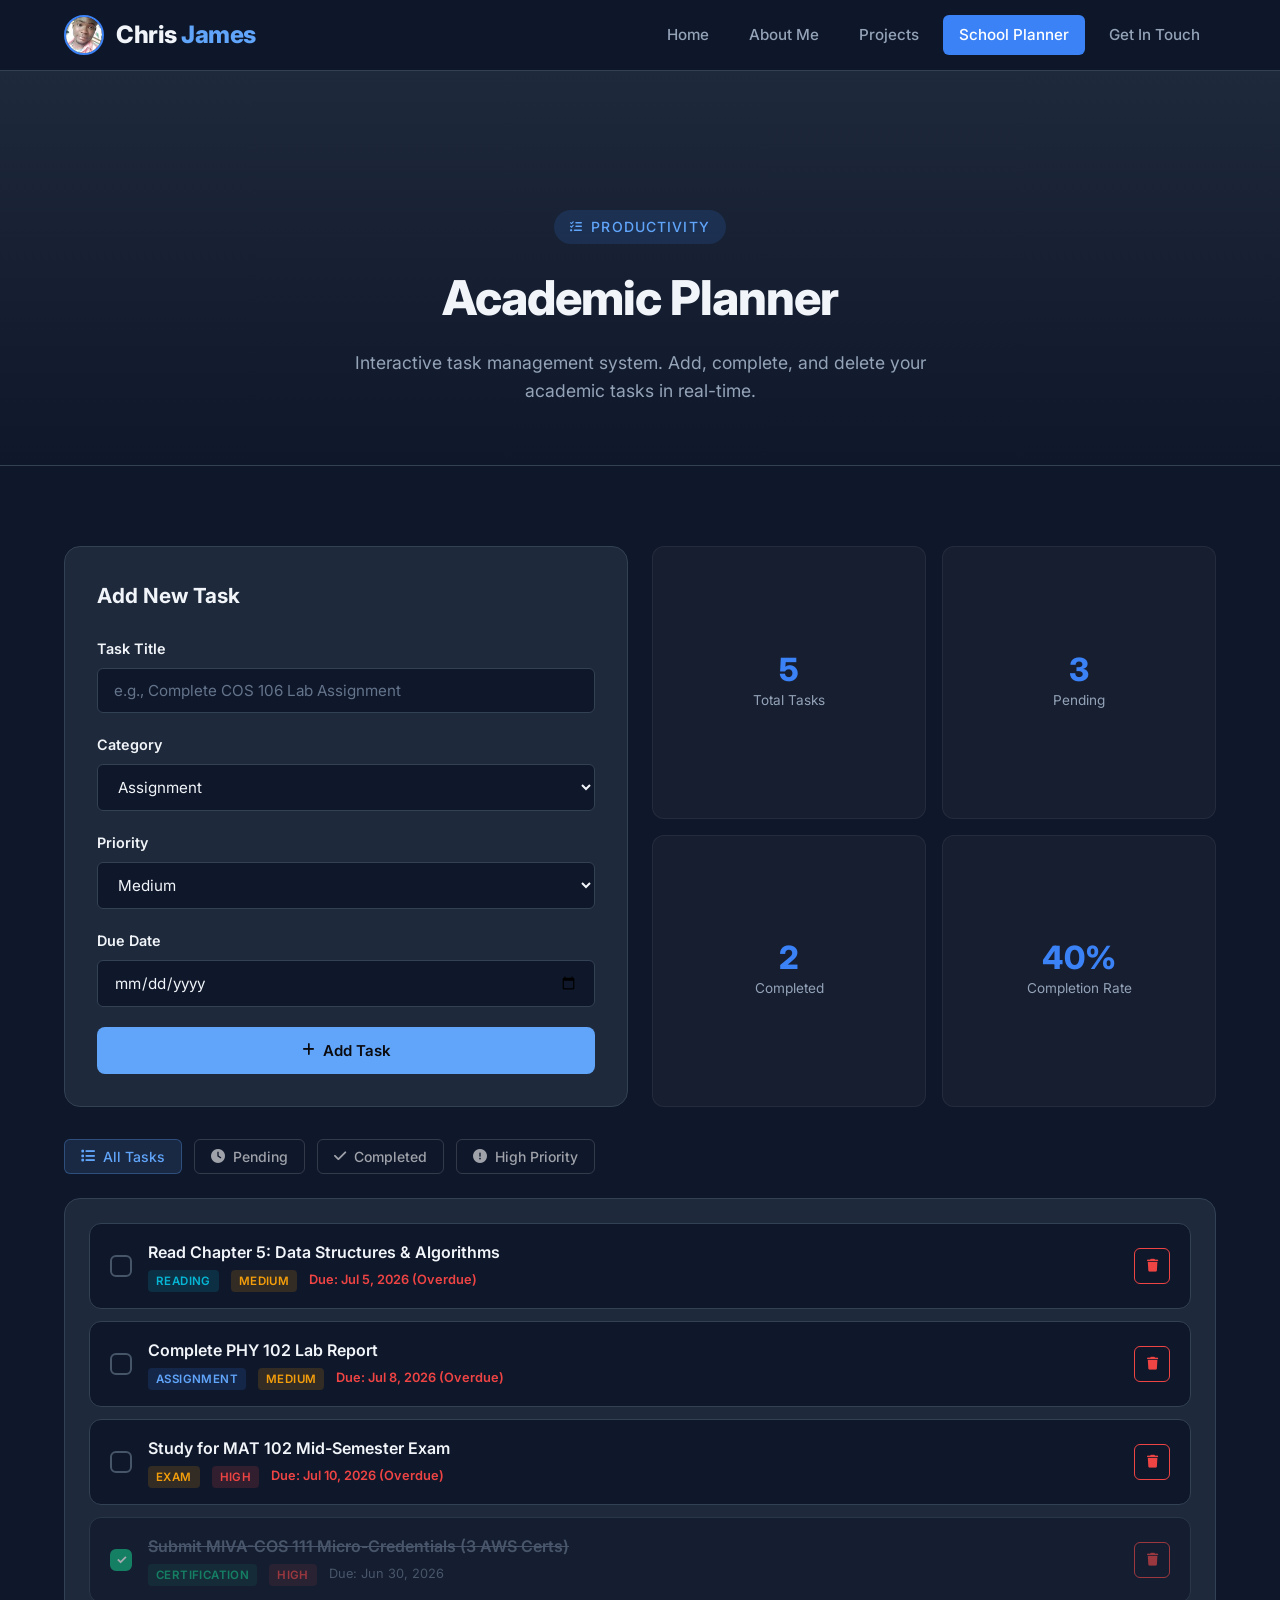
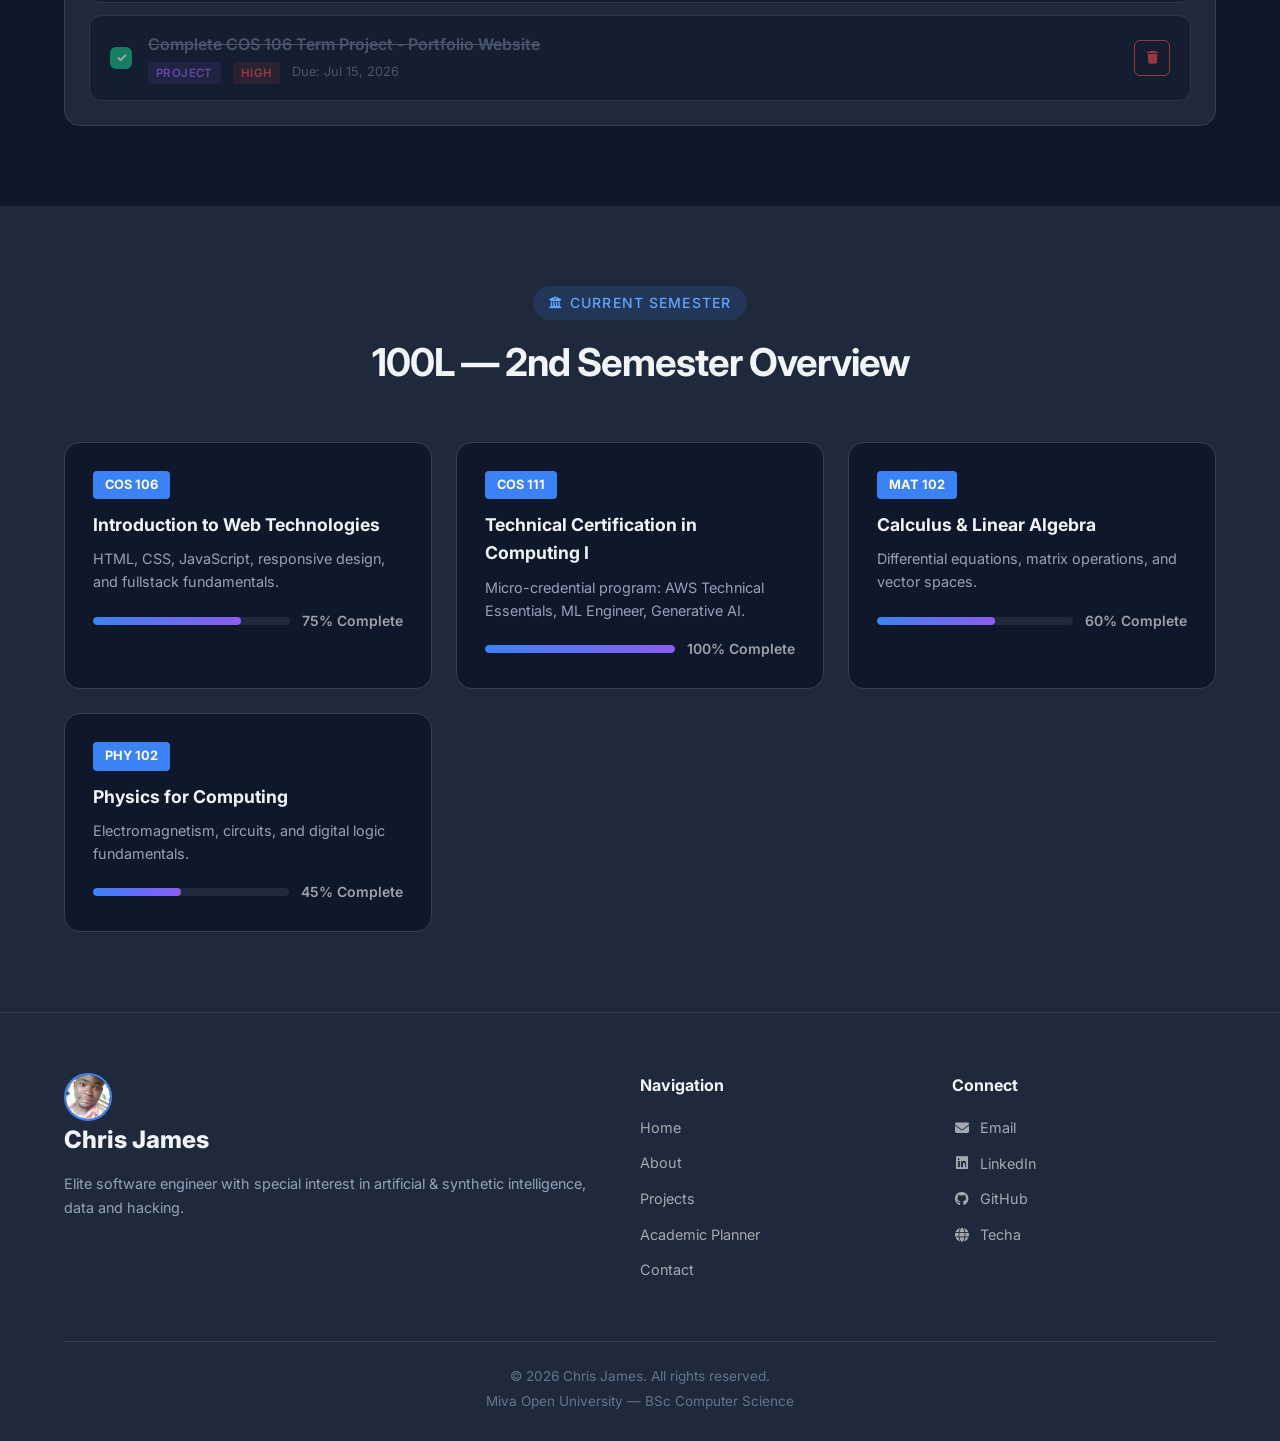
==== commit 6490fdc7: "Responsive Planner Items" ====
--- a/academic.html
+++ b/academic.html
@@ -94,6 +94,7 @@
             font-size: 0.875rem; color: rgba(255,255,255,0.6);
         }
     </style>
+    
 <base target="_blank">
 </head>
 <body>
--- a/assets/css/style.css
+++ b/assets/css/style.css
@@ -824,6 +824,7 @@
     object-fit: cover;
 }
 
+
 .project-full-overlay {
     position: absolute;
     inset: 0;
@@ -1238,6 +1239,10 @@
     padding: 24px;
     text-align: center;
     transition: var(--transition);
+    display: flex;
+    flex-direction: column;
+    align-items: center;
+    justify-content: center;
 }
 
 .stat-card:hover {
@@ -1905,6 +1910,114 @@
 }
 
 /* ============================================
+   PLANNER — MOBILE RESPONSIVE FIXES
+   ============================================ */
+
+/* Flat, sleeker badge style for category & priority */
+.task-category,
+.task-priority {
+    display: inline-flex;
+    align-items: center;
+    padding: 2px 8px;
+    border-radius: 4px;
+    font-size: 0.72rem;
+    font-weight: 600;
+    letter-spacing: 0.4px;
+    text-transform: uppercase;
+    white-space: nowrap;
+    line-height: 1.6;
+}
+
+/* Delete button — contained, icon-ready */
+.task-delete {
+    flex-shrink: 0;
+    min-width: 36px;
+    width: 36px;
+    height: 36px;
+    padding: 0;
+    display: inline-flex;
+    align-items: center;
+    justify-content: center;
+    border-radius: var(--radius-sm);
+    font-size: 0.8rem;
+    line-height: 1;
+}
+
+@media (max-width: 600px) {
+    /* Stack task item: top row = checkbox + content, bottom = actions */
+    .task-item {
+        flex-wrap: wrap;
+        align-items: flex-start;
+        gap: 10px;
+        padding: 14px 14px;
+    }
+
+    .task-checkbox {
+        margin-top: 2px;
+    }
+
+    .task-content {
+        flex: 1 1 0;
+        min-width: 0; /* prevent text overflow */
+    }
+
+    .task-title {
+        font-size: 0.9rem;
+        white-space: nowrap;
+        overflow: hidden;
+        text-overflow: ellipsis;
+    }
+
+    /* Meta row: badges wrap naturally, never overflow */
+    .task-meta {
+        display: flex;
+        flex-wrap: wrap;
+        gap: 6px;
+        align-items: center;
+        margin-top: 6px;
+    }
+
+    /* Badges: flatter, more compact on mobile */
+    .task-category,
+    .task-priority {
+        font-size: 0.68rem;
+        padding: 2px 7px;
+        border-radius: 3px;
+        letter-spacing: 0.3px;
+    }
+
+    /* Delete button pushed to right of the same row as checkbox+content */
+    .task-delete {
+        align-self: flex-start;
+        width: 32px;
+        height: 32px;
+        min-width: 32px;
+        margin-left: auto;
+        font-size: 0.75rem;
+    }
+
+    /* Filter buttons: smaller + denser on mobile */
+    .planner-filters {
+        gap: 8px;
+    }
+
+    .filter-btn {
+        padding: 6px 14px;
+        font-size: 0.8rem;
+    }
+
+    /* Input card padding tighter */
+    .planner-input-card {
+        padding: 20px 16px;
+    }
+
+    /* Task list container padding tighter */
+    .task-list-container {
+        padding: 16px 12px;
+    }
+}
+
+/* ============================================
    ANIMATIONS
    ============================================ */
 @keyframes fadeInUp {
@@ -1952,4 +2065,4 @@
 ::selection {
     background: rgba(59, 130, 246, 0.3);
     color: var(--text-primary);
-}
+}
